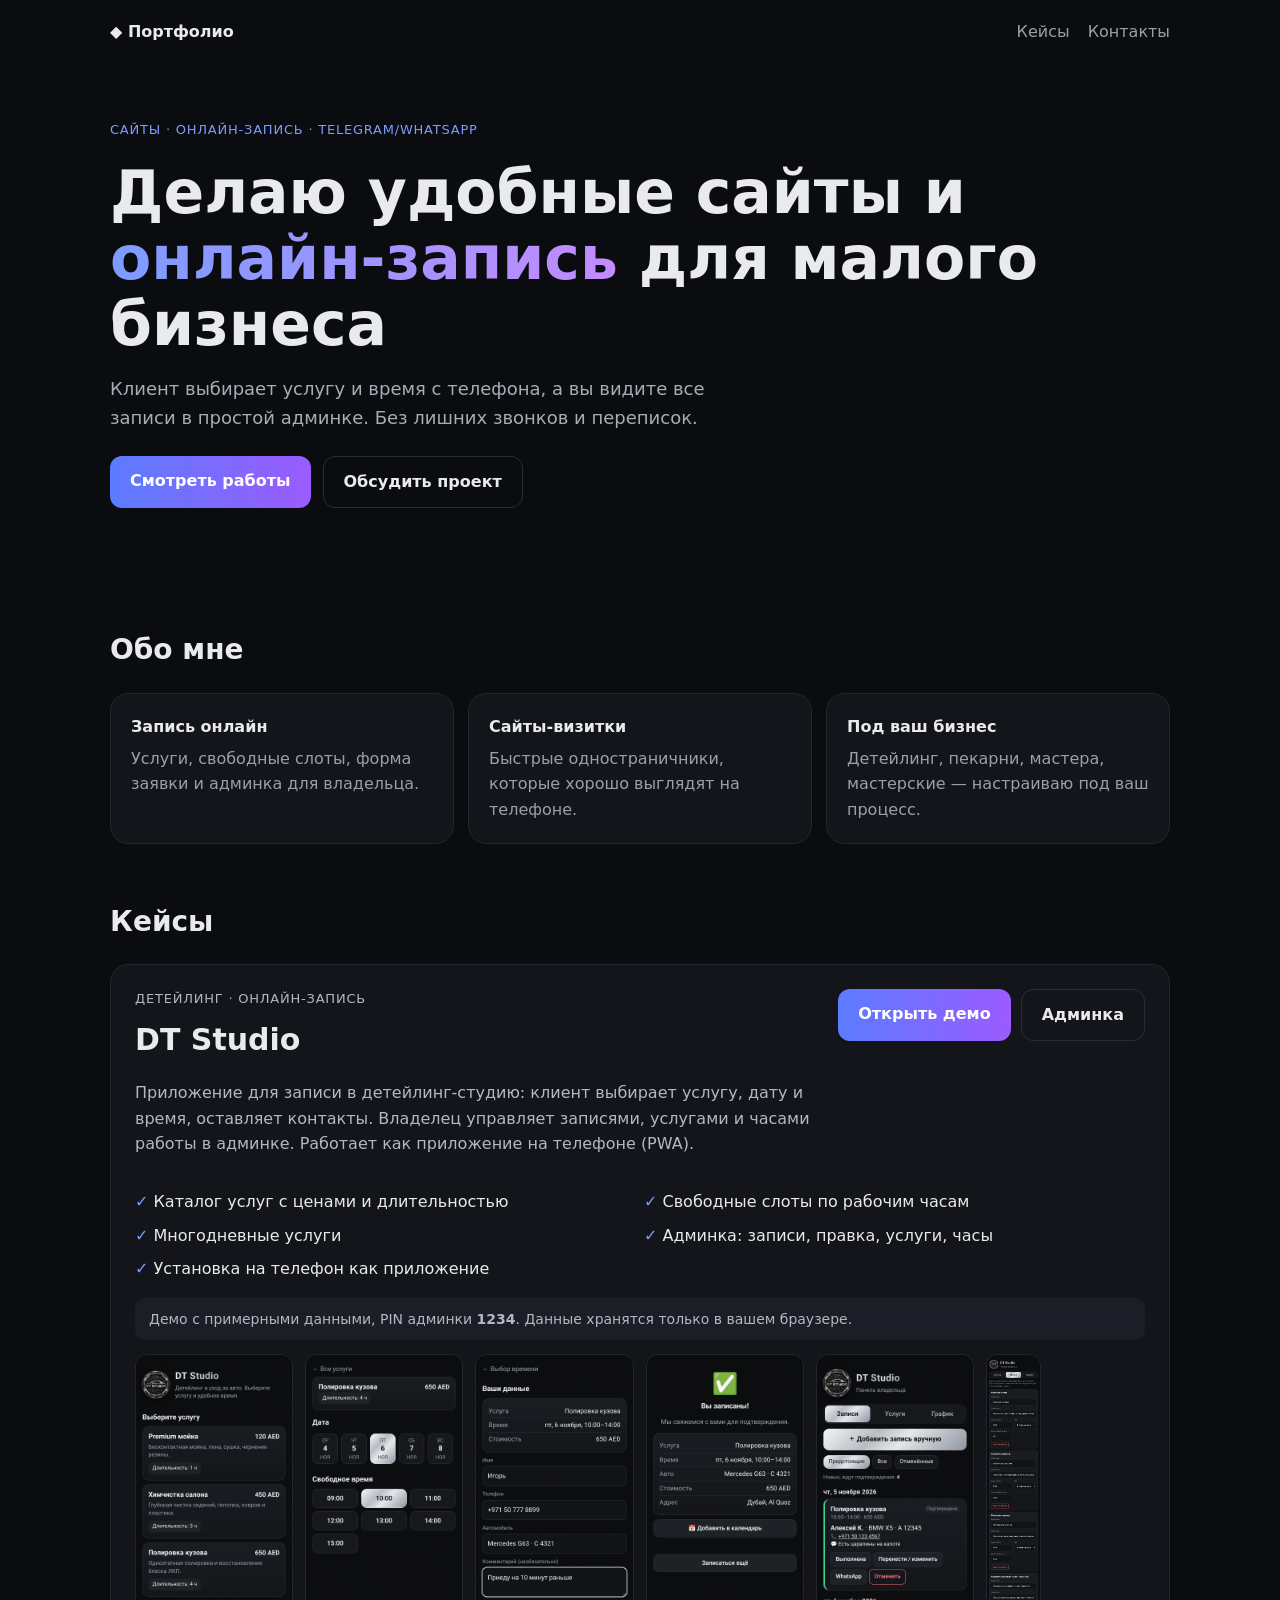
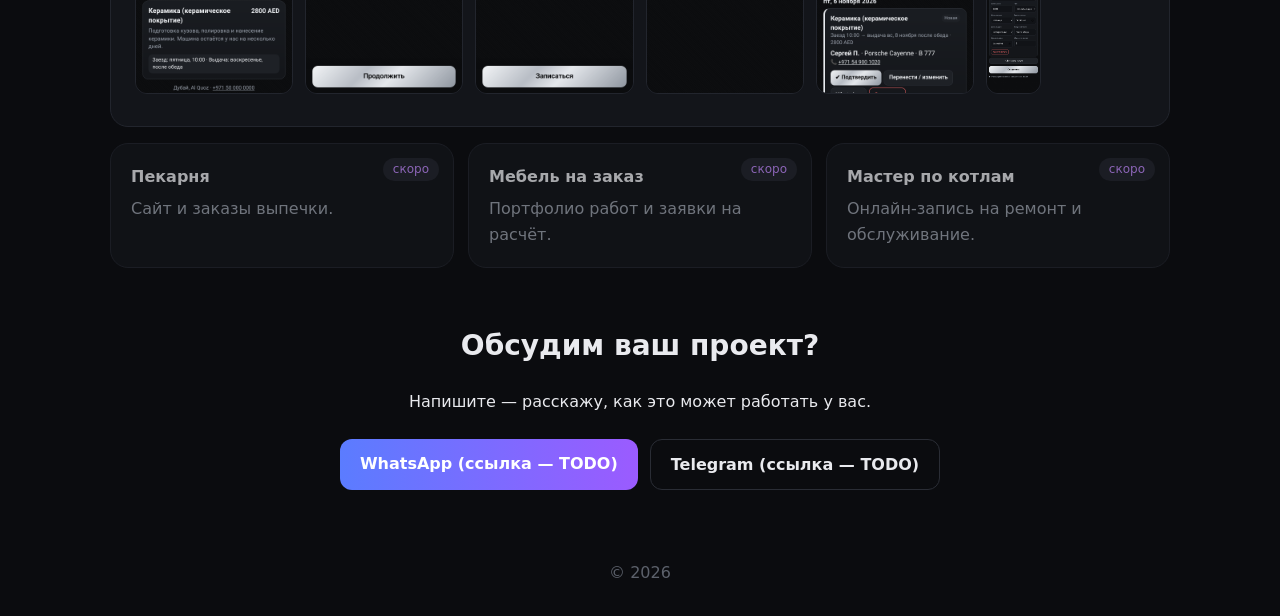
==== index.html @ e9083c16 "Portfolio v1" ====
<!doctype html><html lang="ru"><head><meta charset="utf-8"><meta name="viewport" content="width=device-width,initial-scale=1">
<title>Портфолио — сайты и онлайн-запись для малого бизнеса</title><meta name="theme-color" content="#0b0c0f"><link rel="stylesheet" href="style.css"></head><body>
<header class="nav"><a href="#" class="logo">◆ Портфолио</a><nav><a href="#cases">Кейсы</a><a href="#contact">Контакты</a></nav></header>
<section class="hero"><p class="tag">Сайты · Онлайн-запись · Telegram/WhatsApp</p>
<h1>Делаю удобные сайты и <span>онлайн-запись</span> для малого бизнеса</h1>
<p class="lead">Клиент выбирает услугу и время с телефона, а вы видите все записи в простой админке. Без лишних звонков и переписок.</p>
<div class="btns"><a class="btn pri" href="#cases">Смотреть работы</a><a class="btn" href="#contact">Обсудить проект</a></div></section>
<section class="about"><h2>Обо мне</h2><div class="grid3">
<div class="box"><b>Запись онлайн</b><p>Услуги, свободные слоты, форма заявки и админка для владельца.</p></div>
<div class="box"><b>Сайты-визитки</b><p>Быстрые одностраничники, которые хорошо выглядят на телефоне.</p></div>
<div class="box"><b>Под ваш бизнес</b><p>Детейлинг, пекарни, мастера, мастерские — настраиваю под ваш процесс.</p></div></div></section>
<section id="cases"><h2>Кейсы</h2>
<article class="case"><div class="case-head"><div><p class="tag">Детейлинг · онлайн-запись</p><h3>DT Studio</h3>
<p>Приложение для записи в детейлинг-студию: клиент выбирает услугу, дату и время, оставляет контакты. Владелец управляет записями, услугами и часами работы в админке. Работает как приложение на телефоне (PWA).</p></div>
<div class="case-cta"><a class="btn pri" href="demo/dt-studio/index.html" target="_blank">Открыть демо</a><a class="btn" href="demo/dt-studio/admin.html" target="_blank">Админка</a></div></div>
<ul class="feat"><li>Каталог услуг с ценами и длительностью</li><li>Свободные слоты по рабочим часам</li><li>Многодневные услуги</li><li>Админка: записи, правка, услуги, часы</li><li>Установка на телефон как приложение</li></ul>
<p class="note">Демо с примерными данными, PIN админки <b>1234</b>. Данные хранятся только в вашем браузере.</p>
<div class="gallery">
<img src="img/client-1-services.png" alt="Выбор услуги" loading="lazy"><img src="img/client-2-slots.png" alt="Выбор времени" loading="lazy"><img src="img/client-3-form.png" alt="Форма записи" loading="lazy"><img src="img/client-4-done.png" alt="Запись создана" loading="lazy"><img src="img/admin-1-bookings.png" alt="Админка: записи" loading="lazy"><img src="img/admin-3-services.png" alt="Админка: услуги" loading="lazy"></div></article>
<div class="grid3 soon">
<div class="box"><span class="badge">скоро</span><b>Пекарня</b><p>Сайт и заказы выпечки.</p></div>
<div class="box"><span class="badge">скоро</span><b>Мебель на заказ</b><p>Портфолио работ и заявки на расчёт.</p></div>
<div class="box"><span class="badge">скоро</span><b>Мастер по котлам</b><p>Онлайн-запись на ремонт и обслуживание.</p></div></div></section>
<section id="contact" class="contact"><h2>Обсудим ваш проект?</h2><p>Напишите — расскажу, как это может работать у вас.</p>
<div class="btns"><a class="btn pri" href="#" data-todo="whatsapp">WhatsApp (ссылка — TODO)</a><a class="btn" href="#" data-todo="telegram">Telegram (ссылка — TODO)</a></div></section>
<footer>© 2026</footer>
<div id="lb" hidden><img alt=""></div><script src="main.js"></script></body></html>
---- style.css ----
*{box-sizing:border-box}html{scroll-behavior:smooth}body{margin:0;background:#0b0c0f;color:#e9eaee;font:16px/1.6 system-ui,-apple-system,Segoe UI,Roboto,sans-serif}
a{color:inherit;text-decoration:none}section,header,footer{max-width:1100px;margin:0 auto;padding:0 20px}
.nav{display:flex;justify-content:space-between;align-items:center;height:64px}.nav nav a{margin-left:18px;color:#9aa0ab}.logo{font-weight:700}
.hero{padding-top:56px;padding-bottom:64px}h1{font-size:clamp(32px,7vw,60px);line-height:1.1;margin:.3em 0}h1 span{background:linear-gradient(90deg,#7c9cff,#c38bff);-webkit-background-clip:text;color:transparent}
.lead{color:#a7acb6;max-width:620px;font-size:18px}.tag{color:#7c9cff;font-size:13px;letter-spacing:.06em;text-transform:uppercase;margin:0}
h2{font-size:28px;margin:56px 0 20px}.btns{display:flex;gap:12px;flex-wrap:wrap;margin-top:24px}
.btn{padding:12px 20px;border-radius:12px;border:1px solid #2a2d35;font-weight:600;display:inline-block}.btn.pri{background:linear-gradient(90deg,#5b7cff,#9b5bff);border:0;color:#fff}
.grid3{display:grid;gap:14px;grid-template-columns:1fr}@media(min-width:760px){.grid3{grid-template-columns:repeat(3,1fr)}}
.box,.case{background:#13151a;border:1px solid #22252d;border-radius:18px;padding:20px}.box p{color:#9aa0ab;margin:.4em 0 0}
.case{padding:24px;margin-bottom:16px}.case h3{font-size:30px;margin:.2em 0}.case p{color:#b4b8c1}.case-head{display:grid;gap:16px}@media(min-width:760px){.case-head{grid-template-columns:1fr auto;align-items:start}}
.case-cta{display:flex;gap:10px;flex-wrap:wrap}.feat{display:grid;gap:8px;padding:0;list-style:none;grid-template-columns:1fr}@media(min-width:760px){.feat{grid-template-columns:1fr 1fr}}
.feat li:before{content:"✓ ";color:#7c9cff}.note{background:#1b1e26;border-radius:10px;padding:10px 14px;font-size:14px}
.gallery{display:flex;gap:12px;overflow-x:auto;scroll-snap-type:x mandatory;padding-bottom:8px}.gallery img{height:340px;border-radius:12px;border:1px solid #22252d;scroll-snap-align:start;cursor:zoom-in}
.soon .box{opacity:.7;position:relative}.badge{position:absolute;top:14px;right:14px;font-size:12px;background:#22252d;padding:2px 10px;border-radius:99px;color:#c38bff}
.contact{text-align:center;padding-bottom:40px}.contact .btns{justify-content:center}footer{color:#5c616b;padding:30px 20px;text-align:center}
#lb{position:fixed;inset:0;background:#000d;display:flex;align-items:center;justify-content:center;z-index:9}#lb[hidden]{display:none}#lb img{max-width:95vw;max-height:92vh;border-radius:10px}
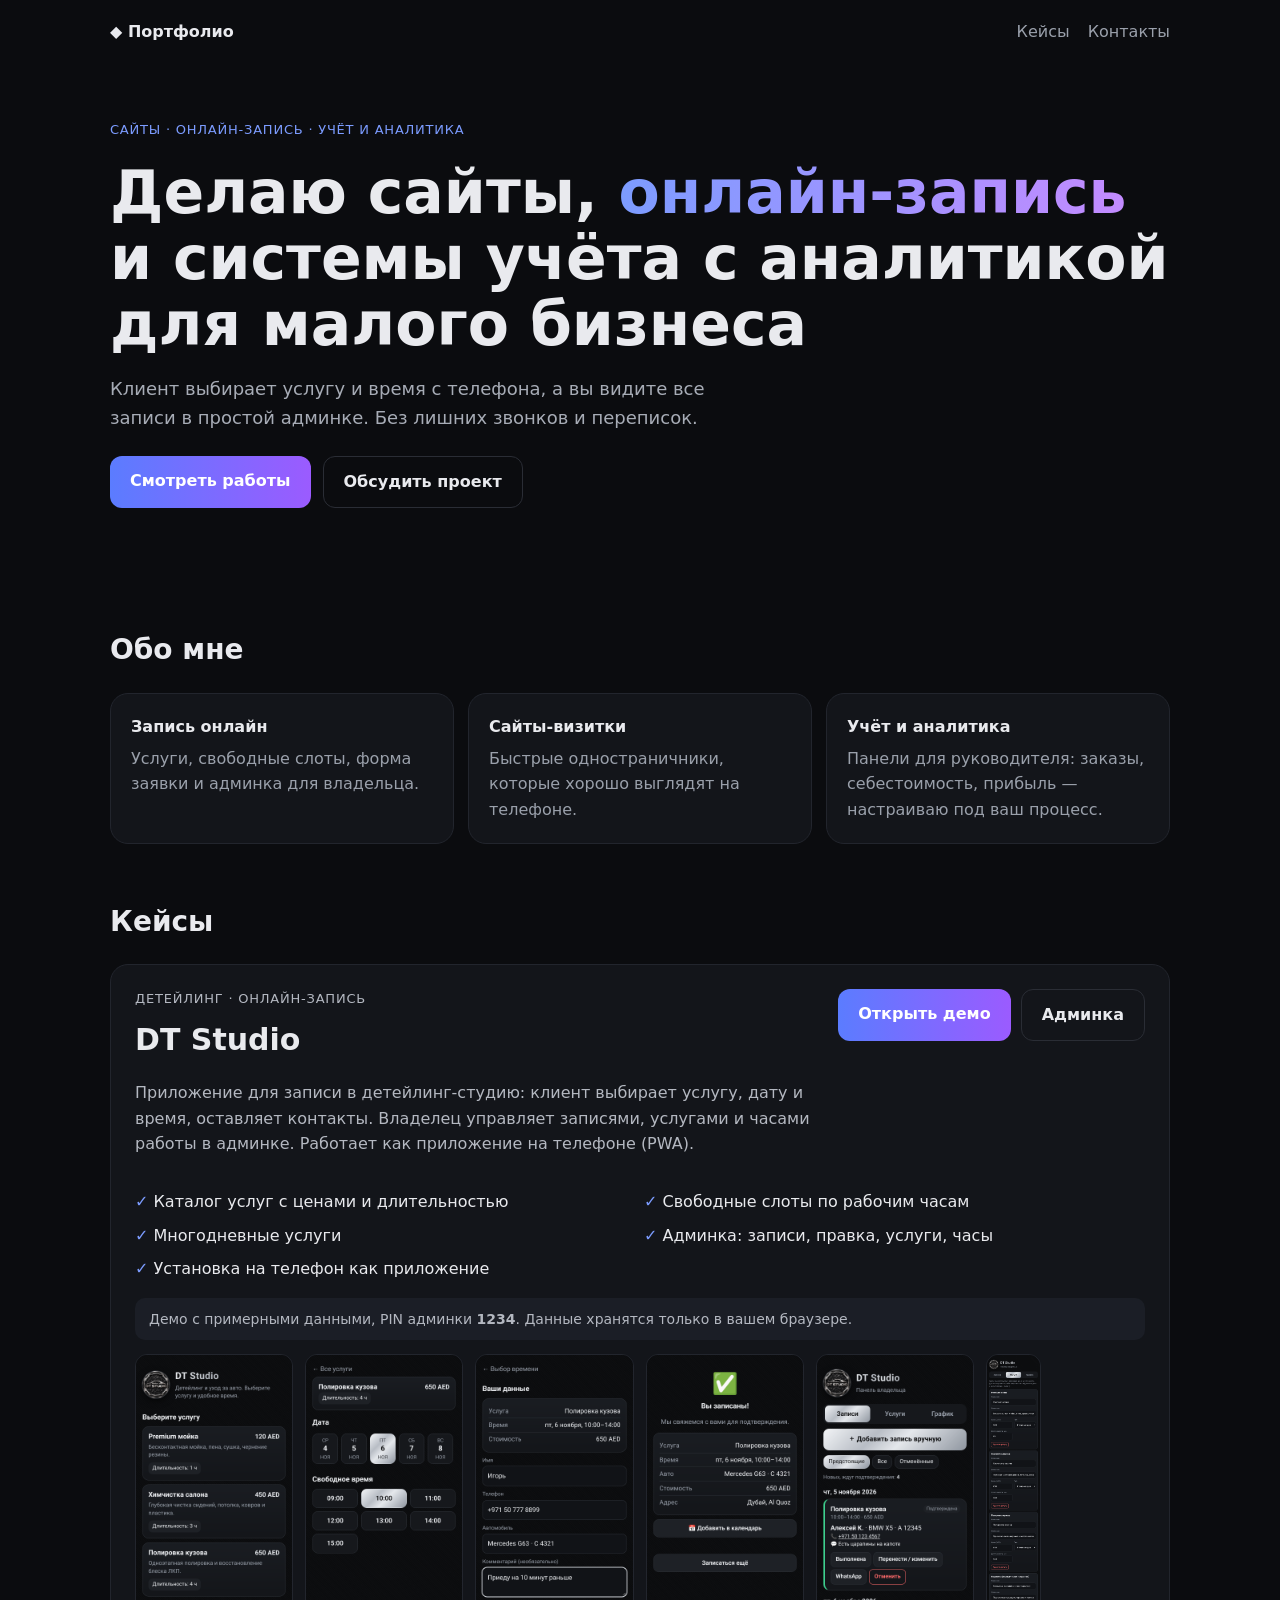
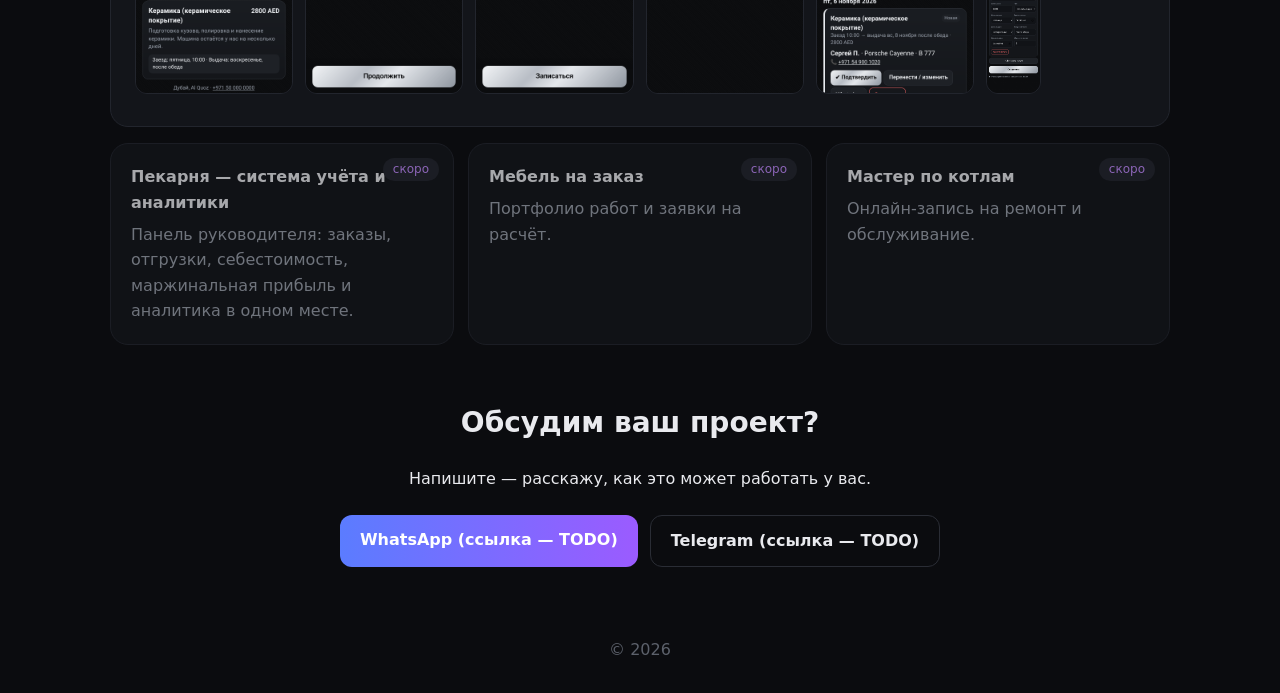
==== commit 01d02ec6: "Позиционирование: учёт и аналитика; карточка пекарни" ====
--- a/index.html
+++ b/index.html
@@ -1,14 +1,14 @@
 <!doctype html><html lang="ru"><head><meta charset="utf-8"><meta name="viewport" content="width=device-width,initial-scale=1">
-<title>Портфолио — сайты и онлайн-запись для малого бизнеса</title><meta name="theme-color" content="#0b0c0f"><link rel="stylesheet" href="style.css"></head><body>
+<title>Портфолио — сайты, онлайн-запись и системы учёта с аналитикой для малого бизнеса</title><meta name="theme-color" content="#0b0c0f"><link rel="stylesheet" href="style.css"></head><body>
 <header class="nav"><a href="#" class="logo">◆ Портфолио</a><nav><a href="#cases">Кейсы</a><a href="#contact">Контакты</a></nav></header>
-<section class="hero"><p class="tag">Сайты · Онлайн-запись · Telegram/WhatsApp</p>
-<h1>Делаю удобные сайты и <span>онлайн-запись</span> для малого бизнеса</h1>
+<section class="hero"><p class="tag">Сайты · Онлайн-запись · Учёт и аналитика</p>
+<h1>Делаю сайты, <span>онлайн-запись</span> и системы учёта с аналитикой для малого бизнеса</h1>
 <p class="lead">Клиент выбирает услугу и время с телефона, а вы видите все записи в простой админке. Без лишних звонков и переписок.</p>
 <div class="btns"><a class="btn pri" href="#cases">Смотреть работы</a><a class="btn" href="#contact">Обсудить проект</a></div></section>
 <section class="about"><h2>Обо мне</h2><div class="grid3">
 <div class="box"><b>Запись онлайн</b><p>Услуги, свободные слоты, форма заявки и админка для владельца.</p></div>
 <div class="box"><b>Сайты-визитки</b><p>Быстрые одностраничники, которые хорошо выглядят на телефоне.</p></div>
-<div class="box"><b>Под ваш бизнес</b><p>Детейлинг, пекарни, мастера, мастерские — настраиваю под ваш процесс.</p></div></div></section>
+<div class="box"><b>Учёт и аналитика</b><p>Панели для руководителя: заказы, себестоимость, прибыль — настраиваю под ваш процесс.</p></div></div></section>
 <section id="cases"><h2>Кейсы</h2>
 <article class="case"><div class="case-head"><div><p class="tag">Детейлинг · онлайн-запись</p><h3>DT Studio</h3>
 <p>Приложение для записи в детейлинг-студию: клиент выбирает услугу, дату и время, оставляет контакты. Владелец управляет записями, услугами и часами работы в админке. Работает как приложение на телефоне (PWA).</p></div>
@@ -18,7 +18,7 @@
 <div class="gallery">
 <img src="img/client-1-services.png" alt="Выбор услуги" loading="lazy"><img src="img/client-2-slots.png" alt="Выбор времени" loading="lazy"><img src="img/client-3-form.png" alt="Форма записи" loading="lazy"><img src="img/client-4-done.png" alt="Запись создана" loading="lazy"><img src="img/admin-1-bookings.png" alt="Админка: записи" loading="lazy"><img src="img/admin-3-services.png" alt="Админка: услуги" loading="lazy"></div></article>
 <div class="grid3 soon">
-<div class="box"><span class="badge">скоро</span><b>Пекарня</b><p>Сайт и заказы выпечки.</p></div>
+<div class="box"><span class="badge">скоро</span><b>Пекарня — система учёта и аналитики</b><p>Панель руководителя: заказы, отгрузки, себестоимость, маржинальная прибыль и аналитика в одном месте.</p></div>
 <div class="box"><span class="badge">скоро</span><b>Мебель на заказ</b><p>Портфолио работ и заявки на расчёт.</p></div>
 <div class="box"><span class="badge">скоро</span><b>Мастер по котлам</b><p>Онлайн-запись на ремонт и обслуживание.</p></div></div></section>
 <section id="contact" class="contact"><h2>Обсудим ваш проект?</h2><p>Напишите — расскажу, как это может работать у вас.</p>
